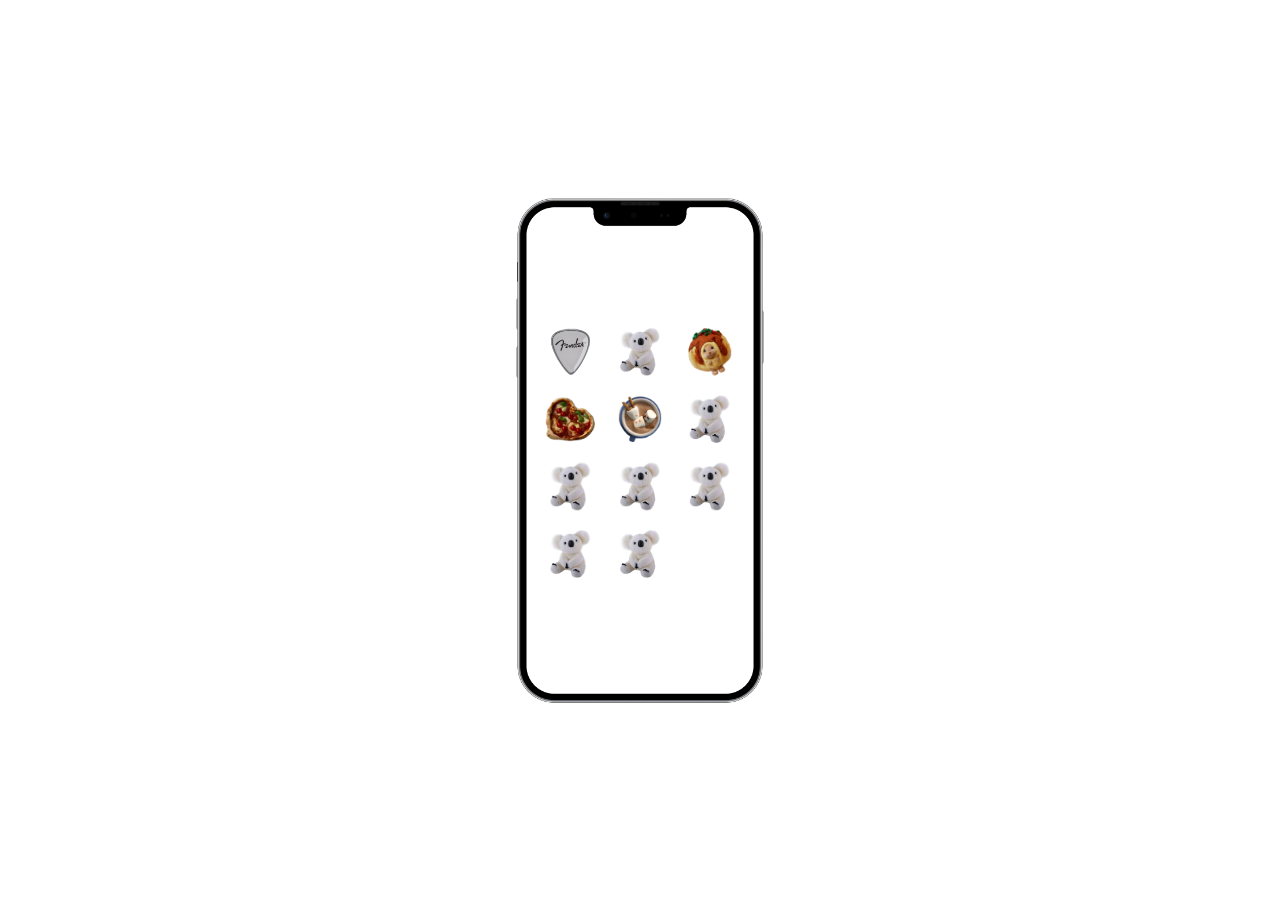
==== index.html @ 80a028a5 "." ====
<!DOCTYPE html>
<html lang="en">
<head>
  <meta charset="UTF-8">
  <meta name="viewport" content="width=device-width, initial-scale=1.0">
  <link rel="stylesheet" href="css/main.css">
</head>
<body>
  <div class="iphone-with-icons">
    <img src="images/iphone-frame.png" alt="iPhone Frame" class="iphone-frame">
    <main class="main-grid">
      <div class="icons">
        <a href="entries-main/entry1.html" class="icon-link">
          <img src="images/icon1.png" alt="Icon 1">
        </a>
      </div>
      <div class="icons">
        <a href="entries-main/entry2.html" class="icon-link">
          <img src="images/icon2.png" alt="Icon 2">
        </a>
      </div>
      <div class="icons"><img src="images/icon3.png" alt="Icon 3"></div>
      <div class="icons"><img src="images/icon4.png" alt="Icon 4"></div>
      <div class="icons"><img src="images/icon5.png" alt="Icon 5"></div>
      <div class="icons"><img src="images/icon2.png" alt="Icon 6"></div>
      <div class="icons"><img src="images/icon2.png" alt="Icon 7"></div>
      <div class="icons"><img src="images/icon2.png" alt="Icon 8"></div>
      <div class="icons"><img src="images/icon2.png" alt="Icon 9"></div>
      <div class="icons"><img src="images/icon2.png" alt="Icon 10"></div>
      <div class="icons"><img src="images/icon2.png" alt="Icon 11"></div>
    </main>
  </div>
</body>
</html>
---- css/main.css ----
body {
  display: flex;
  justify-content: center;
  align-items: center;
  height: 100vh;
  margin: 0;
}

.iphone-with-icons {
  position: relative;
  display: flex;
  justify-content: center;
  align-items: center;
  transform: scale(0.2); /* size 조절 */
}

.iphone-frame {
  width: 100%; /* iPhone frame size */
  height: auto;
  display: block;
}

.main-grid {
  position: absolute;
  top: 15%; /* grid 위치 */
  width: 80%;
  height: 70%;
  display: grid;
  grid-template-columns: repeat(3, 1fr);
  grid-template-rows: repeat(8, 1fr);
  grid-column-gap: 20px;
  grid-row-gap: 20px;
  top: 25%;
}

.icons {
  display: flex;
  justify-content: center;
  align-items: center;
  padding: 10px;
}

.icons img {
  max-width: 80%;
  max-height: 80%;
  object-fit: cover;
  transition: transform 0.2s; 
}

.icons:hover img {
  transform: scale(1.1);
}

.icon-link {
  display: flex;
  justify-content: center;
  align-items: center;
  width: 100%;
  height: 100%;
}
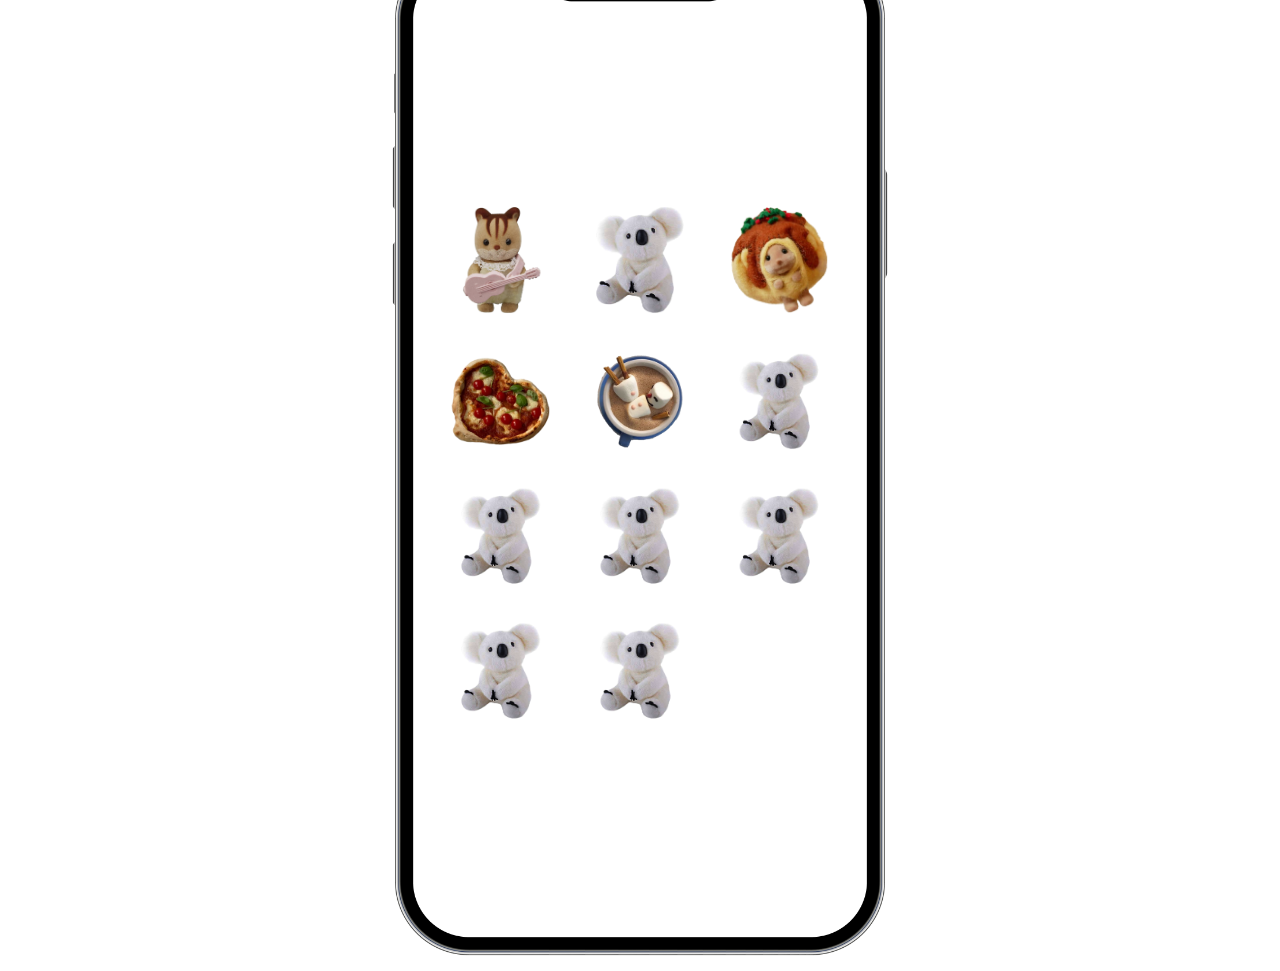
==== commit 81cac3dc: "javascript (main page) added zoom-in animation using javascript and css" ====
--- a/index.html
+++ b/index.html
@@ -19,7 +19,11 @@
           <img src="images/icon2.png" alt="Icon 2">
         </a>
       </div>
-      <div class="icons"><img src="images/icon3.png" alt="Icon 3"></div>
+      <div class="icons">
+        <a href="entries-main/entry3.html" class="icon-link">
+          <img src="images/icon3.png" alt="Icon 3">
+        </a>
+        </div>
       <div class="icons"><img src="images/icon4.png" alt="Icon 4"></div>
       <div class="icons"><img src="images/icon5.png" alt="Icon 5"></div>
       <div class="icons"><img src="images/icon2.png" alt="Icon 6"></div>
@@ -30,5 +34,6 @@
       <div class="icons"><img src="images/icon2.png" alt="Icon 11"></div>
     </main>
   </div>
+  <script src="js/index.js"></script>
 </body>
 </html>
--- a/css/main.css
+++ b/css/main.css
@@ -4,6 +4,16 @@
   align-items: center;
   height: 100vh;
   margin: 0;
+  overflow: hidden;
+}
+
+@keyframes scale-back {
+  0% {
+    transform: scale(0.2);
+  }
+  100% {
+    transform: scale(0.4);
+  }
 }
 
 .iphone-with-icons {
@@ -11,18 +21,18 @@
   display: flex;
   justify-content: center;
   align-items: center;
-  transform: scale(0.2); /* size 조절 */
+  animation: scale-back 2s ease forwards, bounce 0.5s ease forwards;
 }
 
 .iphone-frame {
-  width: 100%; /* iPhone frame size */
+  width: 100%; 
   height: auto;
   display: block;
 }
 
 .main-grid {
   position: absolute;
-  top: 15%; /* grid 위치 */
+  top: 15%;
   width: 80%;
   height: 70%;
   display: grid;
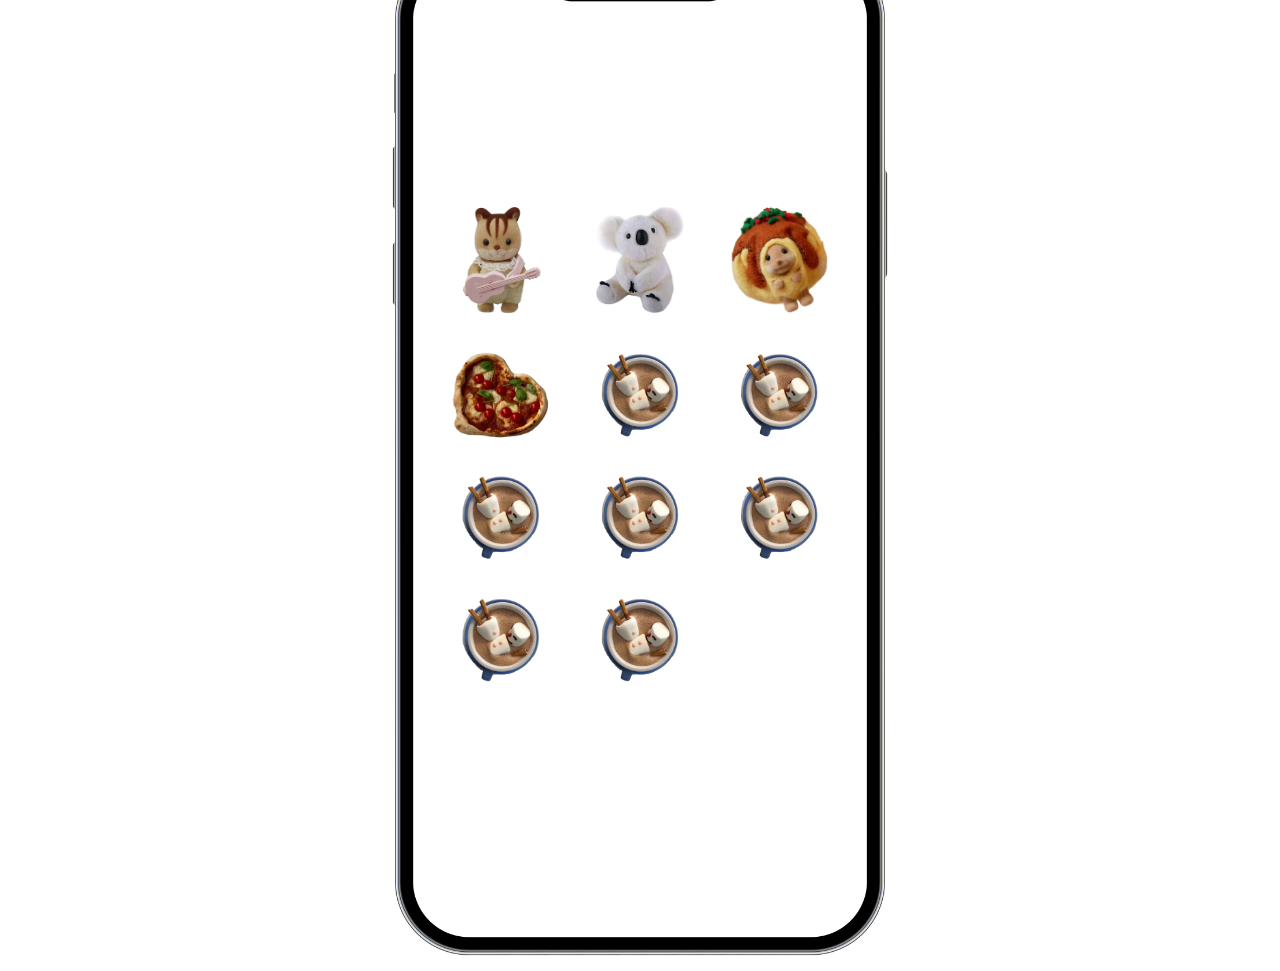
==== commit d6d3d742: "Connected all entry pages with the icons (index page)" ====
--- a/index.html
+++ b/index.html
@@ -24,14 +24,46 @@
           <img src="images/icon3.png" alt="Icon 3">
         </a>
         </div>
-      <div class="icons"><img src="images/icon4.png" alt="Icon 4"></div>
-      <div class="icons"><img src="images/icon5.png" alt="Icon 5"></div>
-      <div class="icons"><img src="images/icon2.png" alt="Icon 6"></div>
-      <div class="icons"><img src="images/icon2.png" alt="Icon 7"></div>
-      <div class="icons"><img src="images/icon2.png" alt="Icon 8"></div>
-      <div class="icons"><img src="images/icon2.png" alt="Icon 9"></div>
-      <div class="icons"><img src="images/icon2.png" alt="Icon 10"></div>
-      <div class="icons"><img src="images/icon2.png" alt="Icon 11"></div>
+        <div class="icons">
+          <a href="entries-main/entry4.html" class="icon-link">
+            <img src="images/icon4.png" alt="Icon 4">
+          </a>
+          </div>
+          <div class="icons">
+        <a href="entries-main/entry5.html" class="icon-link">
+          <img src="images/icon5.png" alt="Icon 5">
+        </a>
+        </div>
+        <div class="icons">
+          <a href="entries-main/entry6.html" class="icon-link">
+            <img src="images/icon5.png" alt="Icon 6">
+          </a>
+          </div>
+      <div class="icons">
+        <a href="entries-main/entry7.html" class="icon-link">
+          <img src="images/icon5.png" alt="Icon 7">
+        </a>
+        </div>
+      <div class="icons">
+        <a href="entries-main/entry8.html" class="icon-link">
+          <img src="images/icon5.png" alt="Icon 8">
+        </a>
+        </div>
+      <div class="icons">
+        <a href="entries-main/entry9.html" class="icon-link">
+          <img src="images/icon5.png" alt="Icon 9">
+        </a>
+        </div>
+      <div class="icons">
+        <a href="entries-main/entry10.html" class="icon-link">
+          <img src="images/icon5.png" alt="Icon 10">
+        </a>
+        </div>
+      <div class="icons">
+        <a href="entries-main/entry11.html" class="icon-link">
+          <img src="images/icon5.png" alt="Icon 11">
+        </a>
+        </div>
     </main>
   </div>
   <script src="js/index.js"></script>
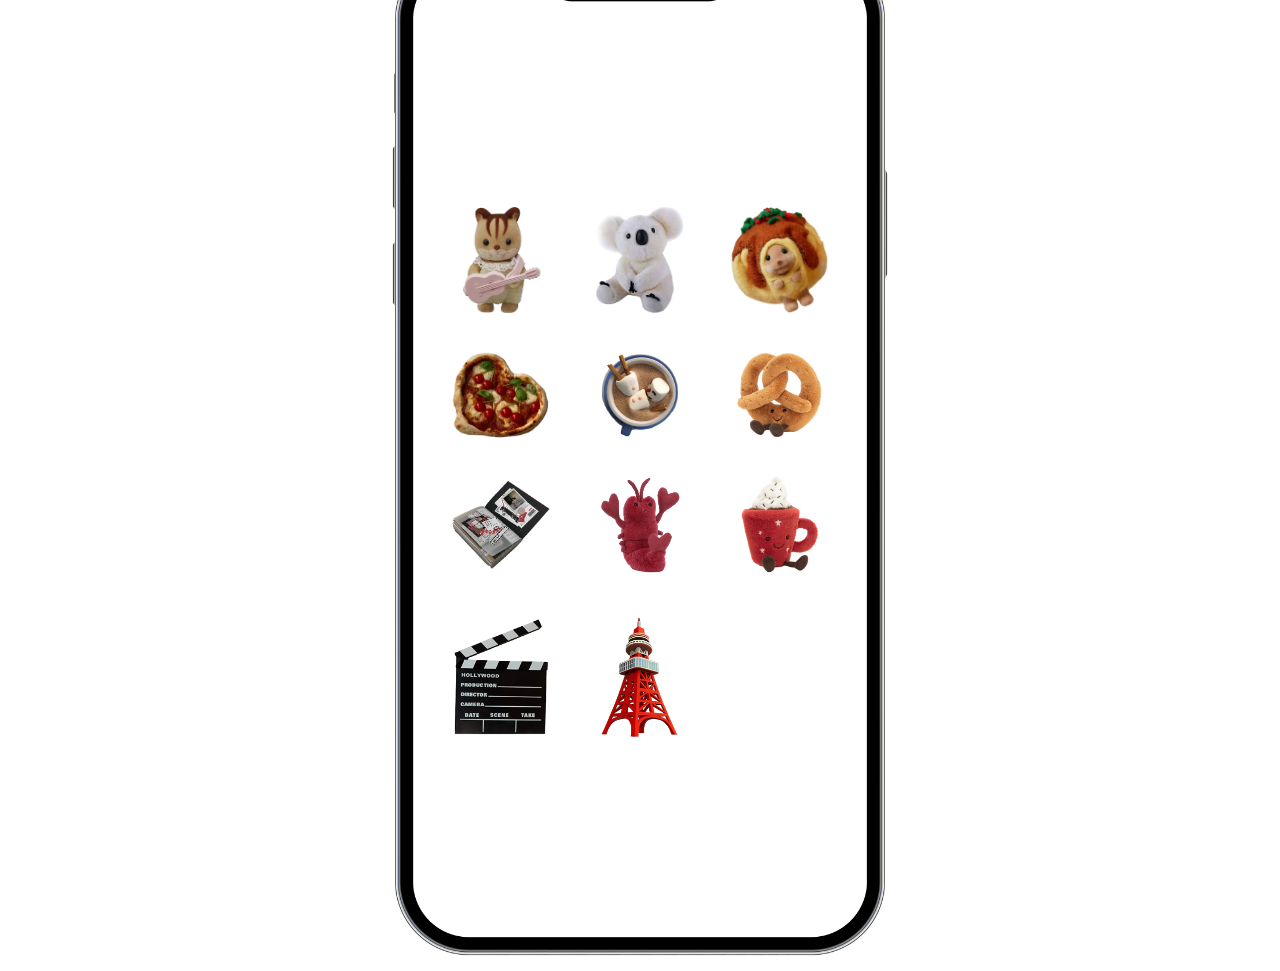
==== commit 3c0cafcf: "." ====
--- a/index.html
+++ b/index.html
@@ -36,32 +36,32 @@
         </div>
         <div class="icons">
           <a href="entries-main/entry6.html" class="icon-link">
-            <img src="images/icon5.png" alt="Icon 6">
+            <img src="images/icon6.png" alt="Icon 6">
           </a>
           </div>
       <div class="icons">
         <a href="entries-main/entry7.html" class="icon-link">
-          <img src="images/icon5.png" alt="Icon 7">
+          <img src="images/icon7.png" alt="Icon 7">
         </a>
         </div>
       <div class="icons">
         <a href="entries-main/entry8.html" class="icon-link">
-          <img src="images/icon5.png" alt="Icon 8">
+          <img src="images/icon8.png" alt="Icon 8">
         </a>
         </div>
       <div class="icons">
         <a href="entries-main/entry9.html" class="icon-link">
-          <img src="images/icon5.png" alt="Icon 9">
+          <img src="images/icon9.png" alt="Icon 9">
         </a>
         </div>
       <div class="icons">
         <a href="entries-main/entry10.html" class="icon-link">
-          <img src="images/icon5.png" alt="Icon 10">
+          <img src="images/icon10.png" alt="Icon 10">
         </a>
         </div>
       <div class="icons">
         <a href="entries-main/entry11.html" class="icon-link">
-          <img src="images/icon5.png" alt="Icon 11">
+          <img src="images/icon11.png" alt="Icon 11">
         </a>
         </div>
     </main>
--- a/css/main.css
+++ b/css/main.css
@@ -67,4 +67,4 @@
   align-items: center;
   width: 100%;
   height: 100%;
-}
+}
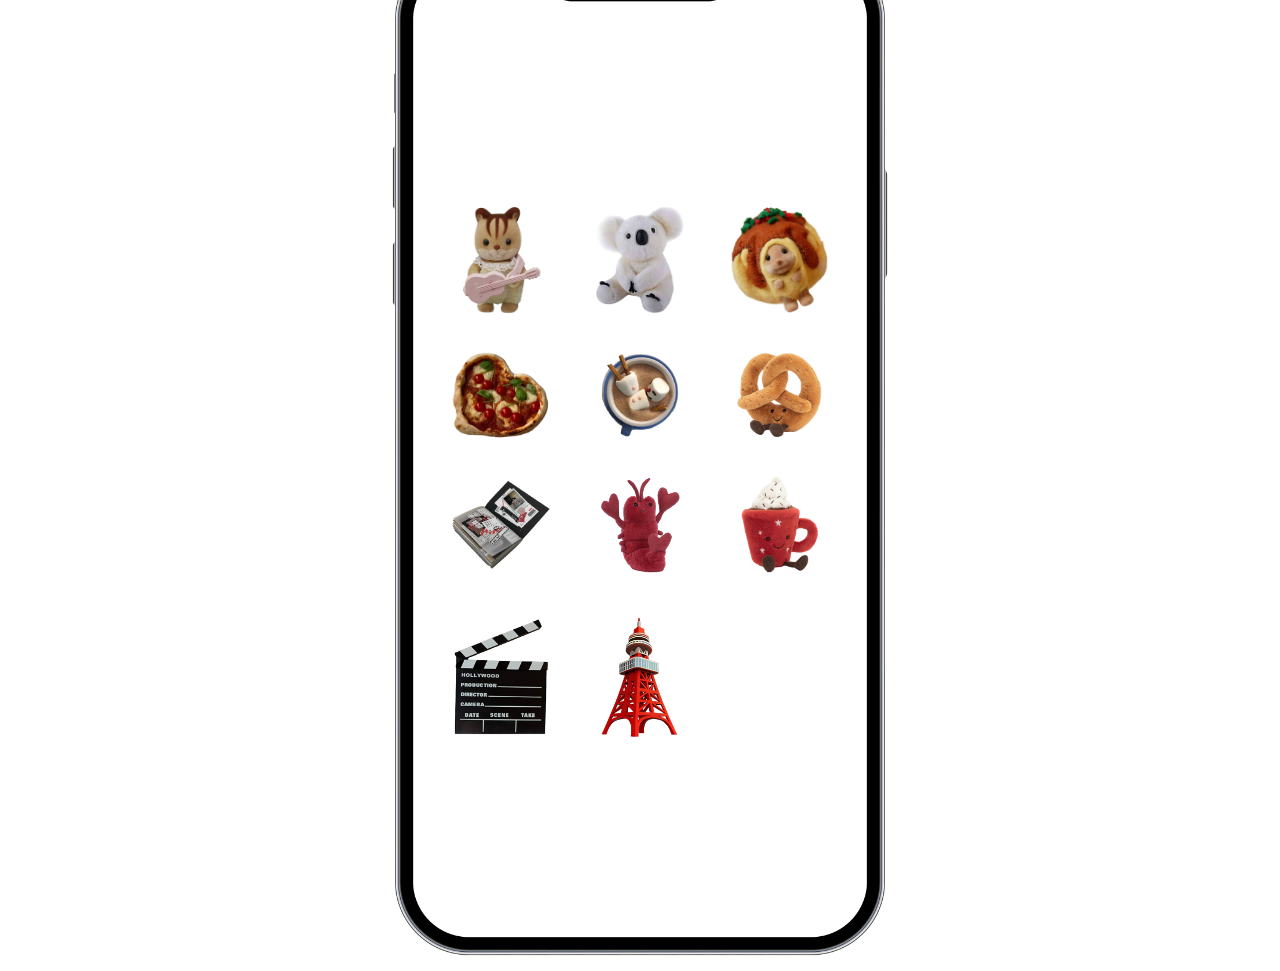
==== commit d0cfb81c: "file name changed" ====
--- a/index.html
+++ b/index.html
@@ -3,7 +3,7 @@
 <head>
   <meta charset="UTF-8">
   <meta name="viewport" content="width=device-width, initial-scale=1.0">
-  <link rel="stylesheet" href="css/main.css">
+  <link rel="stylesheet" href="./index.css">
 </head>
 <body>
   <div class="iphone-with-icons">
--- a/index.css
+++ b/index.css
@@ -0,0 +1,70 @@
+body {
+  display: flex;
+  justify-content: center;
+  align-items: center;
+  height: 100vh;
+  margin: 0;
+  overflow: hidden;
+}
+
+@keyframes scale-back {
+  0% {
+    transform: scale(0.2);
+  }
+  100% {
+    transform: scale(0.4);
+  }
+}
+
+.iphone-with-icons {
+  position: relative;
+  display: flex;
+  justify-content: center;
+  align-items: center;
+  animation: scale-back 2s ease forwards, bounce 0.5s ease forwards;
+}
+
+.iphone-frame {
+  width: 100%; 
+  height: auto;
+  display: block;
+}
+
+.main-grid {
+  position: absolute;
+  top: 15%;
+  width: 80%;
+  height: 70%;
+  display: grid;
+  grid-template-columns: repeat(3, 1fr);
+  grid-template-rows: repeat(8, 1fr);
+  grid-column-gap: 20px;
+  grid-row-gap: 20px;
+  top: 25%;
+}
+
+.icons {
+  display: flex;
+  justify-content: center;
+  align-items: center;
+  padding: 10px;
+}
+
+.icons img {
+  max-width: 80%;
+  max-height: 80%;
+  object-fit: cover;
+  transition: transform 0.2s; 
+}
+
+.icons:hover img {
+  transform: scale(1.1);
+}
+
+.icon-link {
+  display: flex;
+  justify-content: center;
+  align-items: center;
+  width: 100%;
+  height: 100%;
+}
